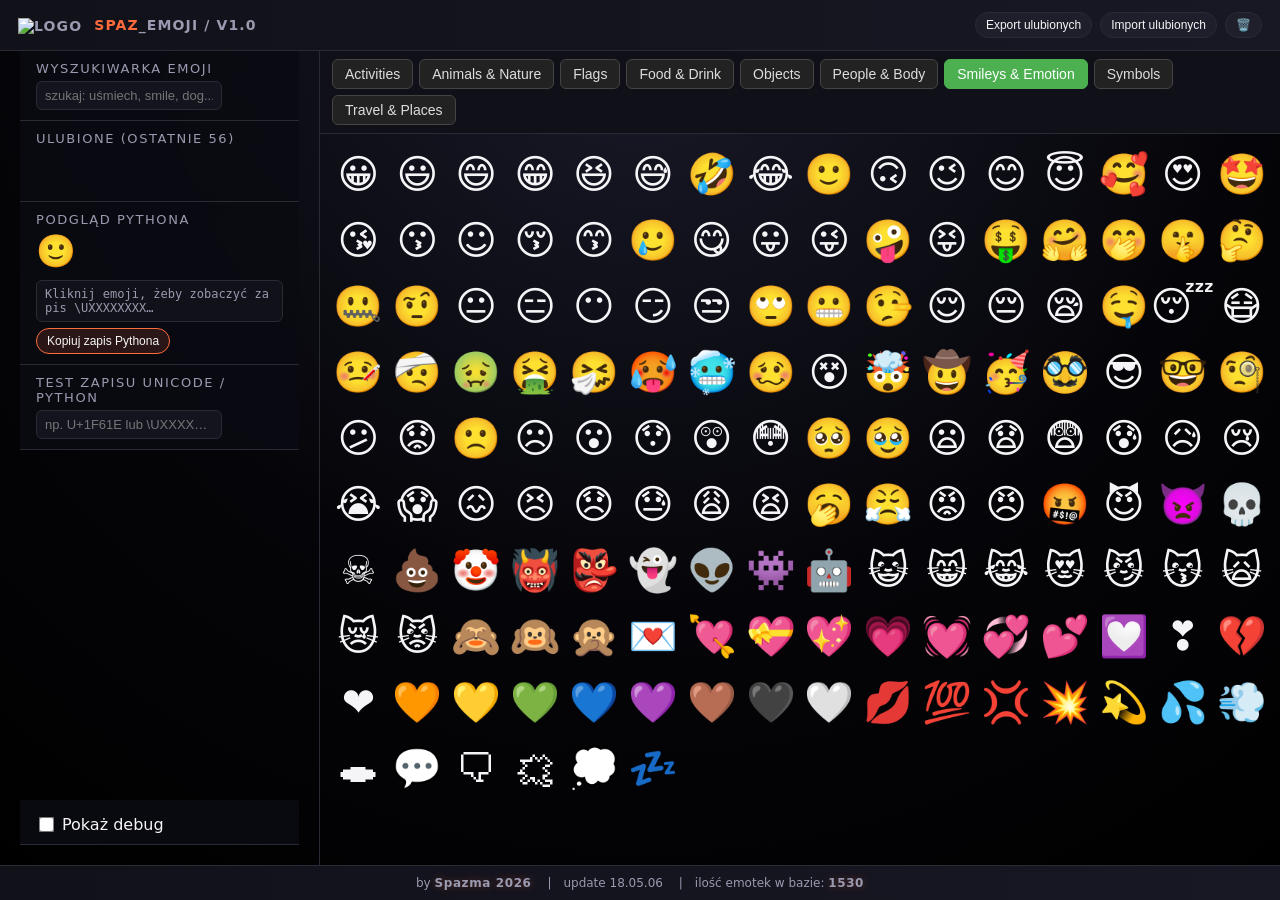
==== index.html @ 3753baec "Add files via upload" ====
<!DOCTYPE html>
<html lang="pl">
<head>
    <meta charset="UTF-8">
    <meta name="viewport" content="width=device-width, initial-scale=1.0">
    <meta name="description" content="spaz_emoji - wyszukiwarka i katalog emoji z zapisem Unicode i Pythona">
    <meta name="author" content="Spazma">
    <meta name="keywords" content="emoji, unicode, python, wyszukiwarka">
    <meta property="og:title" content="spaz_emoji">
    <meta property="og:description" content="Wyszukiwarka emoji z zapisem Unicode i Pythona / Desktop & Mobile">
    <meta property="og:image" content="/favicon.ico">
    
    <title>spaz_emoji - Wyszukiwarka Emoji</title>
    
    <link rel="icon" type="image/x-icon" href="favicon.ico">
    <link rel="stylesheet" href="style.css">
</head>
<body>

<header>
    <div class="logo">
        <img src="favicon.ico" alt="logo" style="width:24px;height:24px;vertical-align:middle;margin-right:6px;">
        <span>spaz</span>_emoji / v1.0
    </div>
    <div class="top-tools">
        <button class="btn" onclick="exportFavorites()">Export ulubionych</button>
        <button class="btn" onclick="importFavorites()">Import ulubionych</button>
        <button class="btn" onclick="clearFavorites()" title="Wyczyść ulubione">🗑️</button>
        <input type="file" id="importFile" style="display:none" onchange="handleImport(event)">
    </div>
</header>

<main>

    <!-- ================= LEFT COLUMN ================= -->
    <div class="left-column">

        <section class="panel">
            <div class="panel-title">Wyszukiwarka emoji</div>
            <input id="searchInput" class="input" placeholder="szukaj: uśmiech, smile, dog..." oninput="searchEmojis()">
        </section>

        <section class="panel">
            <div class="panel-title">Ulubione (ostatnie 56)</div>
            <div id="favorites"></div>
        </section>

        <section class="panel">
            <div class="panel-title">Podgląd Pythona</div>
            <div class="info-row" style="margin-bottom:6px;">
                <div id="previewEmoji" class="preview-emoji">🙂</div>
                <div id="pythonCode" class="code-box">Kliknij emoji, żeby zobaczyć zapis \UXXXXXXXX…</div>
            </div>
            <button class="btn btn-accent" onclick="copyPythonCode()">Kopiuj zapis Pythona</button>
        </section>

        <section class="panel">
            <div class="panel-title">Test zapisu Unicode / Python</div>
            <div class="info-row">
                <input id="unicodeInput" class="input" placeholder="np. U+1F61E lub \UXXXX…" oninput="updateUnicodePreview()">
                <span id="unicodePreview" class="unicode-preview"></span>
            </div>
        </section>

        <!-- ================= DEBUG PANEL ================= -->
		<section class="panel debug-section">
			<label class="debug-label">
				<input type="checkbox" id="toggleDebug">
				Pokaż debug
			</label>

			<div id="debugPanel" class="debug-panel">
				<b>Debug:</b><br>
				<div id="debugEmoji">Kliknij emoji…</div>
				<div id="debugKeywords"></div>
			</div>
		</section>

    </div> <!-- END LEFT COLUMN -->


    <!-- ================= RIGHT COLUMN ================= -->
    <div class="right-column">
        <div class="tabs" id="tabs"></div>
        <div class="grid-wrapper">
            <div id="emojiGrid" class="emoji-grid"></div>
        </div>
    </div>

</main>

<footer id="footer">
    <div class="footer-inner">
        by <strong><a href="https://www.spazma.net" target="_blank">Spazma 2026</a></strong>
		<span>update 18.05.06</strong></span>
        <span>ilość emotek w bazie: <strong id="emojiCount">0</strong></span>
    </div>
</footer>

<script src="app.js"></script>
</body>
</html>
---- style.css ----
:root {
    --bg: #0b0b0f;
    --bg2: #15151c;
    --accent: #ff6b3d;
    --accent-soft: #ff6b3d22;
    --border: #2a2a35;
    --text: #f5f5f7;
    --muted: #9a9ab0;
    --emoji-size: 30px;
}

* { box-sizing: border-box; }

html, body {
    height: 100%;
    margin: 0;
}

body {
    margin: 0;
    font-family: system-ui, -apple-system, BlinkMacSystemFont, "Segoe UI", sans-serif;
    background: radial-gradient(circle at top, #1b1b2b 0, #050509 55%, #000 100%);
    color: var(--text);
    min-height: 100vh;
    display: flex;
    flex-direction: column;
}

header {
    padding: 12px 18px;
    border-bottom: 1px solid var(--border);
    display: flex;
    align-items: center;
    justify-content: space-between;
    gap: 10px;
    background: linear-gradient(90deg, #11111a, #181824);
    position: sticky;
    top: 0;
    z-index: 10;
}

.logo {
    font-weight: 600;
    letter-spacing: 0.08em;
    text-transform: uppercase;
    font-size: 14px;
    color: var(--muted);
}

.logo span {
    color: var(--accent);
}

.top-tools {
    display: flex;
    flex-wrap: wrap;
    gap: 8px;
    align-items: center;
    justify-content: flex-end;
}

.btn {
    background: #1f1f2b;
    border: 1px solid var(--border);
    color: var(--text);
    padding: 5px 10px;
    border-radius: 999px;
    font-size: 12px;
    cursor: pointer;
    display: inline-flex;
    align-items: center;
    gap: 6px;
}

.btn:hover {
    background: #262636;
    border-color: var(--accent-soft);
}

.btn-accent {
    background: var(--accent-soft);
    border-color: var(--accent);
}

main {
    flex: 1;
    display: flex;
    flex-direction: column;
    overflow: hidden;
    gap: 0;
}

.panel {
    padding: 10px 16px;
    border-bottom: 1px solid var(--border);
    background: rgba(10,10,18,0.9);
    backdrop-filter: blur(10px);
}

.panel-title {
    font-size: 13px;
    text-transform: uppercase;
    letter-spacing: 0.12em;
    color: var(--muted);
    margin-bottom: 5px;
}

#favorites {
    display: flex;
    flex-wrap: wrap;
    gap: 6px;
    min-height: 40px;
    align-items: center;
    justify-content: flex-start;
}

#favorites::-webkit-scrollbar {
    display: none;
}

.fav-item {
    font-size: 16px;
    cursor: pointer;
    padding: 1px;
    border-radius: 4px;
    transition: all 0.15s ease;
    display: flex;
    align-items: center;
    justify-content: center;
    min-width: 20px;
    min-height: 20px;
}

.fav-item:hover {
    background: rgba(255, 107, 61, 0.15);
    transform: scale(1.5);
    box-shadow: 0 0 12px rgba(255, 107, 61, 0.4);
}

.emoji {
    font-size: var(--emoji-size);
    padding: 4px;
    cursor: pointer;
    border-radius: 8px;
    transition: 0.15s;
    text-align: center;
    min-width: 34px;
}

.emoji-item {
    font-size: 40px;
    line-height: 1.1;
    cursor: pointer;
    padding: 8px;
    border-radius: 8px;
    transition: all 0.15s ease;
    display: flex;
    align-items: center;
    justify-content: center;
}

.emoji-item:hover {
    background: rgba(255, 107, 61, 0.15);
    transform: scale(1.15);
    box-shadow: 0 0 12px rgba(255, 107, 61, 0.3);
}

.emoji:hover {
    background: #262636;
    transform: translateY(-1px);
}

.emoji.favorite {
    box-shadow: 0 0 0 1px var(--accent-soft);
}

.info-row {
    display: flex;
    flex-wrap: wrap;
    gap: 10px;
    align-items: center;
}

.input {
    background: #14141f;
    border: 1px solid var(--border);
    color: var(--text);
    padding: 6px 8px;
    border-radius: 6px;
    font-size: 13px;
    min-width: 180px;
}

.input:focus {
    outline: none;
    border-color: var(--accent);
    box-shadow: 0 0 0 1px var(--accent-soft);
}

.preview-emoji {
    font-size: 32px;
    min-width: 36px;
}

.code-box {
    font-family: "JetBrains Mono", "Fira Code", monospace;
    font-size: 12px;
    background: #111119;
    border-radius: 6px;
    padding: 6px 8px;
    border: 1px solid var(--border);
    color: var(--muted);
    word-break: break-all;
    max-width: 100%;
}

.unicode-preview {
    font-size: 26px;
    min-width: 32px;
}

.tabs {
    display: flex;
    flex-wrap: wrap;
    gap: 6px;
    padding: 8px 12px;
    border-bottom: 1px solid var(--border);
    background: #101018;
    position: sticky;
    top: 56px;
    z-index: 9;
}

.tab {
    padding: 5px 10px;
    border-radius: 999px;
    font-size: 12px;
    cursor: pointer;
    border: 1px solid transparent;
    color: var(--muted);
    background: transparent;
    display: inline-flex;
    align-items: center;
    gap: 6px;
}

.tab span.icon {
    font-size: 15px;
}

.tab.active {
    background: #1b1b28;
    border-color: var(--accent);
    color: var(--text);
}

.tab-btn {
    background: #222;
    border: 1px solid #444;
    padding: 6px 12px;
    border-radius: 6px;
    cursor: pointer;
    color: #ddd;
    font-size: 14px;
}

.tab-btn.active {
    background: #4caf50;
    border-color: #4caf50;
    color: #fff;
}

.grid-wrapper {
    flex: 1;
    overflow: auto;
    padding: 10px 12px 20px;
    scrollbar-width: none;
}

.grid-wrapper::-webkit-scrollbar {
    display: none;
}

.emoji-grid {
    display: grid;
    grid-template-columns: repeat(auto-fill, minmax(50px, 1fr));
    gap: 6px;
}

.category-label {
    grid-column: 1 / -1;
    margin: 10px 0 4px;
    font-size: 12px;
    text-transform: uppercase;
    letter-spacing: 0.12em;
    color: var(--muted);
}

.left-column {
    width: 260px;
    padding: 10px 20px 20px 20px;
    border-right: 1px solid #333;
    box-sizing: border-box;
    overflow-y: auto;
    scrollbar-width: none;
}

.left-column::-webkit-scrollbar {
    display: none;
}

.panel:first-child {
    margin-top: -10px;
}

.right-column {
    flex: 1;
    display: flex;
    flex-direction: column;
    overflow: hidden;
}

.debug-section {
    margin-top: auto;
    padding-top: 15px;
}

.debug-panel {
    margin-top: 10px;
    padding: 10px;
    background: #111;
    border: 1px solid #333;
    border-radius: 6px;
    font-size: 12px;
    color: #ccc;
    display: none;
    scrollbar-width: none;
}

.debug-panel::-webkit-scrollbar {
    display: none;
}

.debug-label {
    cursor: pointer;
    user-select: none;
    display: flex;
    align-items: center;
    gap: 6px;
}

.debug-label input {
    transform: scale(1.2);
}

footer {
    padding: 10px 18px;
    border-top: 1px solid var(--border);
    background: linear-gradient(90deg, #11111a, #181824);
    color: var(--muted);
    font-size: 12px;
    display: flex;
    flex-shrink: 0;
    justify-content: center;
}

.footer-inner span {
    margin-left: 12px;
}

.footer-inner span::before {
    content: "|";
    margin-right: 12px;
}

.footer-inner a {
    color: inherit;
    text-decoration: none;
    transition: 0.15s;
}

.footer-inner a:hover {
    color: var(--accent);
}

.footer-inner strong {
    font-size: 12px;
    letter-spacing: 0.05em;
    text-shadow: 0 0 8px rgba(255, 107, 61, 0.3);
}

@keyframes slideUp {
    from {
        opacity: 0;
        transform: translateX(-50%) translateY(20px);
    }
    to {
        opacity: 1;
        transform: translateX(-50%) translateY(0);
    }
}

/* ===== MOBILE (max 599px) ===== */
@media (max-width: 599px) {
    .left-column {
        display: none !important;
    }
    
    main {
        flex-direction: column;
    }
    
    .right-column {
        flex: 1;
        width: 100%;
    }
    
    .tabs {
        display: flex;
        gap: 4px;
        padding: 6px 8px;
        overflow-x: auto;
        overflow-y: hidden;
        -webkit-overflow-scrolling: touch;
        scrollbar-width: none;
        position: sticky;
        top: 0;
        z-index: 9;
        flex-wrap: nowrap;
    }
    
    .tabs::-webkit-scrollbar {
        display: none;
    }
    
    .tab-btn {
        flex-shrink: 0;
        padding: 6px 10px;
        font-size: 12px;
        white-space: nowrap;
    }
    
    .emoji-grid {
        grid-template-columns: repeat(auto-fill, minmax(45px, 1fr));
        gap: 4px;
        padding: 8px;
    }
    
    .emoji-item {
        font-size: 32px;
        padding: 4px;
    }
    
    header {
        flex-wrap: wrap;
        padding: 8px 12px;
    }
    
    .top-tools {
        width: 100%;
        justify-content: space-between;
        order: 3;
    }
    
    .logo {
        font-size: 12px;
    }
    
    /* ===== UKRYJ ZBĘDNE BUTTONY NA MOBILE ===== */
    .top-tools .btn:nth-child(1),
    .top-tools .btn:nth-child(2),
    .top-tools .btn:nth-child(3) {
        display: none;
    }
}

/* ===== TABLET (600px - 899px) ===== */
@media (min-width: 600px) and (max-width: 899px) {
    .left-column {
        width: 200px;
    }
}

/* ===== DESKTOP (900px+) ===== */
@media (min-width: 900px) {
    main {
        flex-direction: row;
    }
    
    .left-column {
        width: 320px;
        border-right: 1px solid var(--border);
        border-bottom: none;
        display: flex;
        flex-direction: column;
    }
    
    .right-column {
        flex: 1;
    }
    
    .tabs {
        top: 0;
        position: sticky;
    }
}
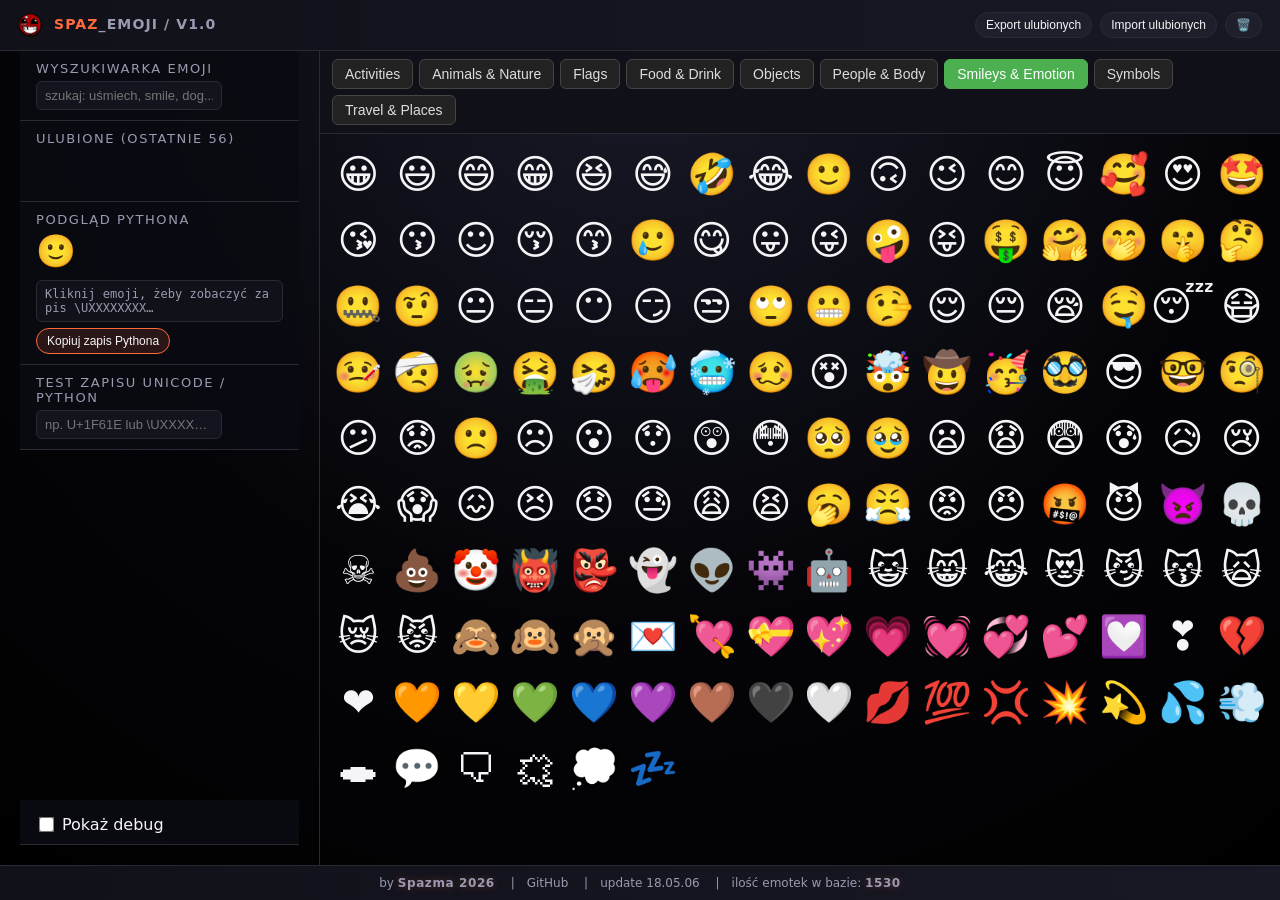
==== commit 55eed877: "Update index.html" ====
--- a/index.html
+++ b/index.html
@@ -92,7 +92,8 @@
 <footer id="footer">
     <div class="footer-inner">
         by <strong><a href="https://www.spazma.net" target="_blank">Spazma 2026</a></strong>
-		<span>update 18.05.06</strong></span>
+        <span><a href="https://github.com/spazma" target="_blank">GitHub</a></span>
+        <span>update 18.05.06</span>
         <span>ilość emotek w bazie: <strong id="emojiCount">0</strong></span>
     </div>
 </footer>
